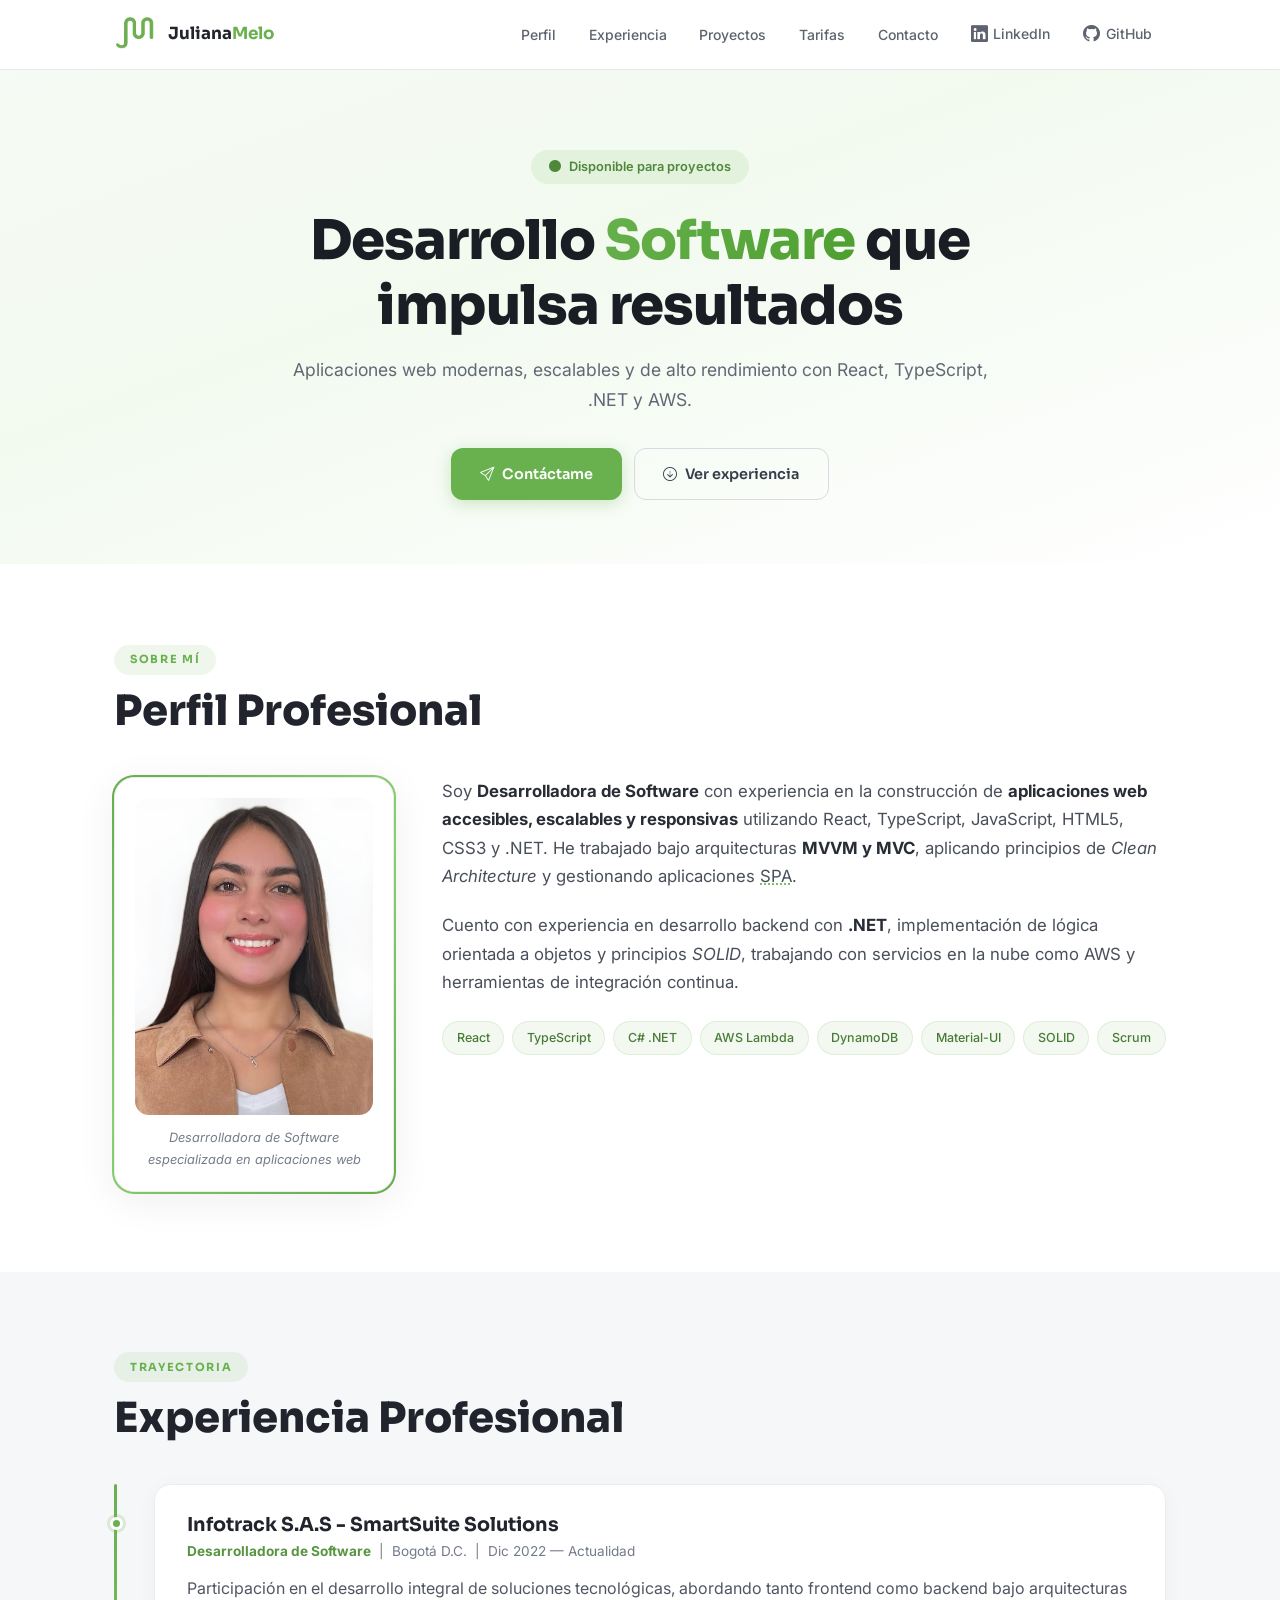
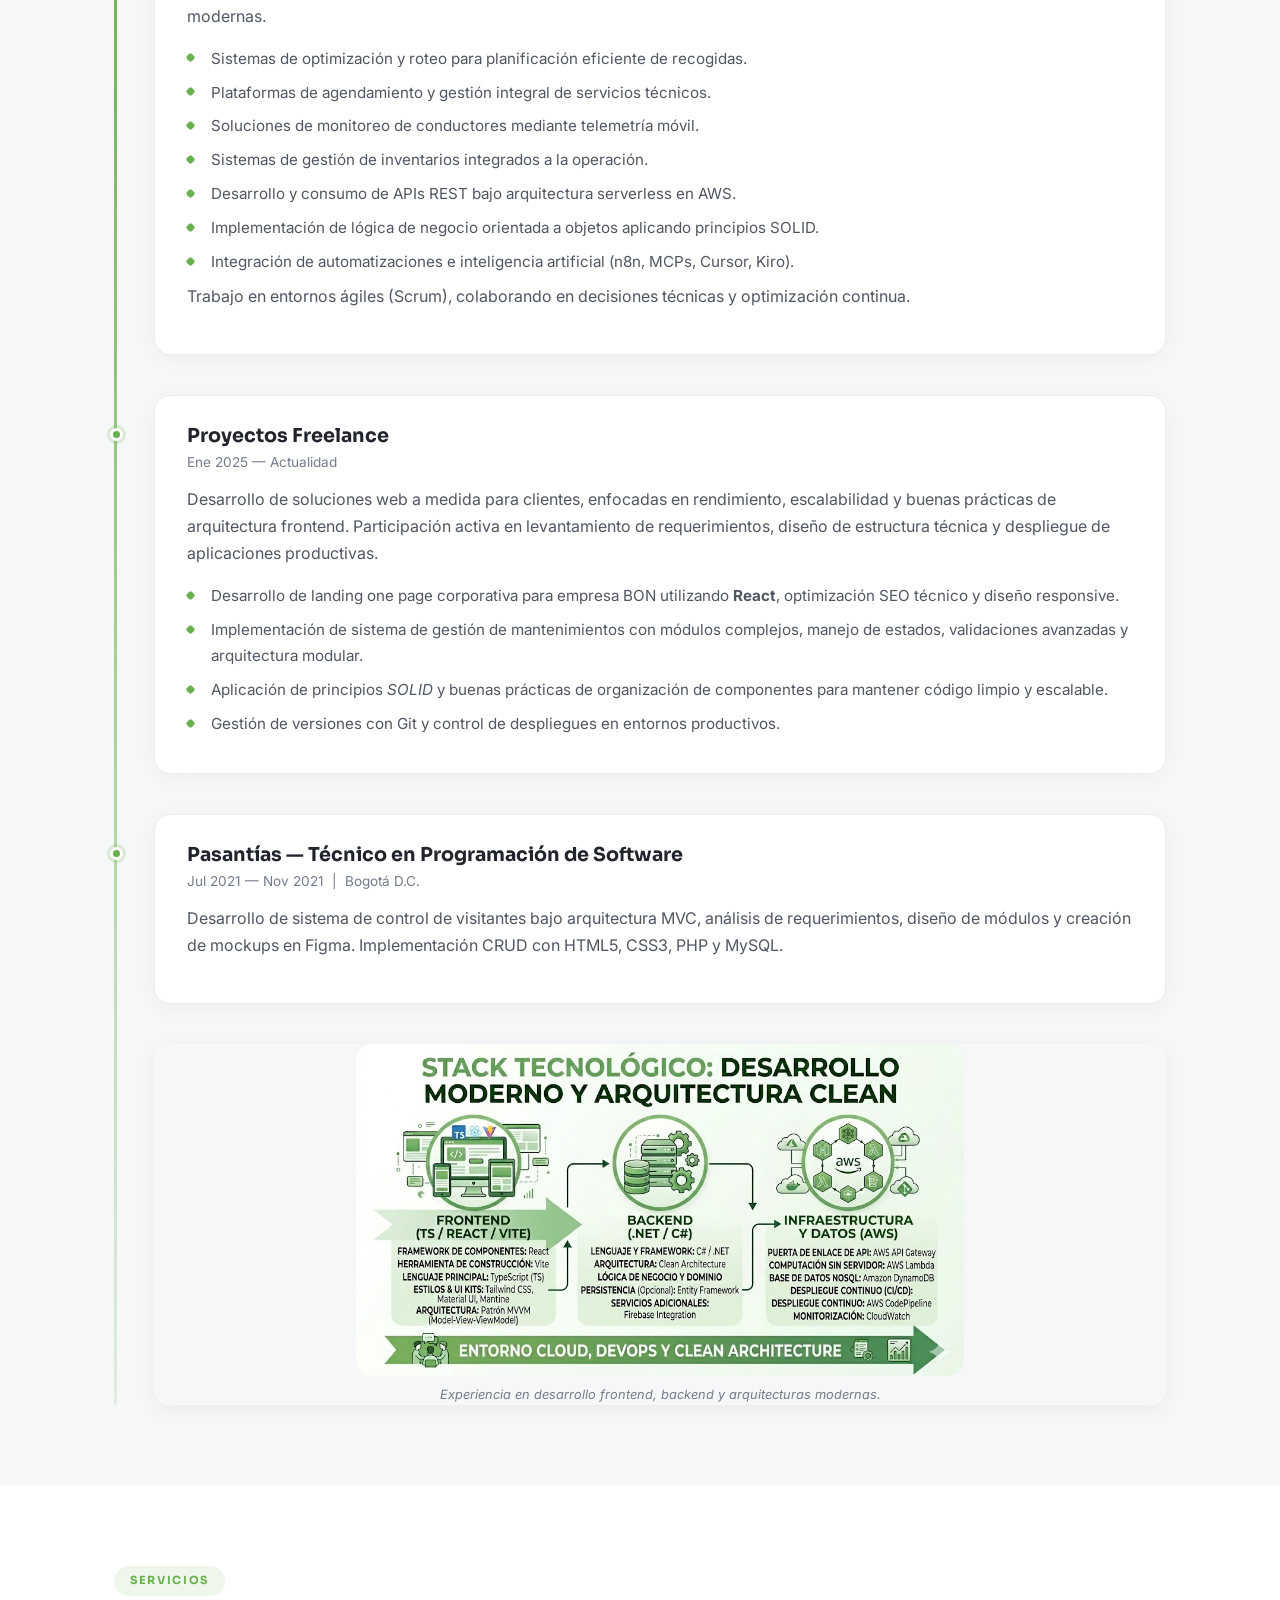
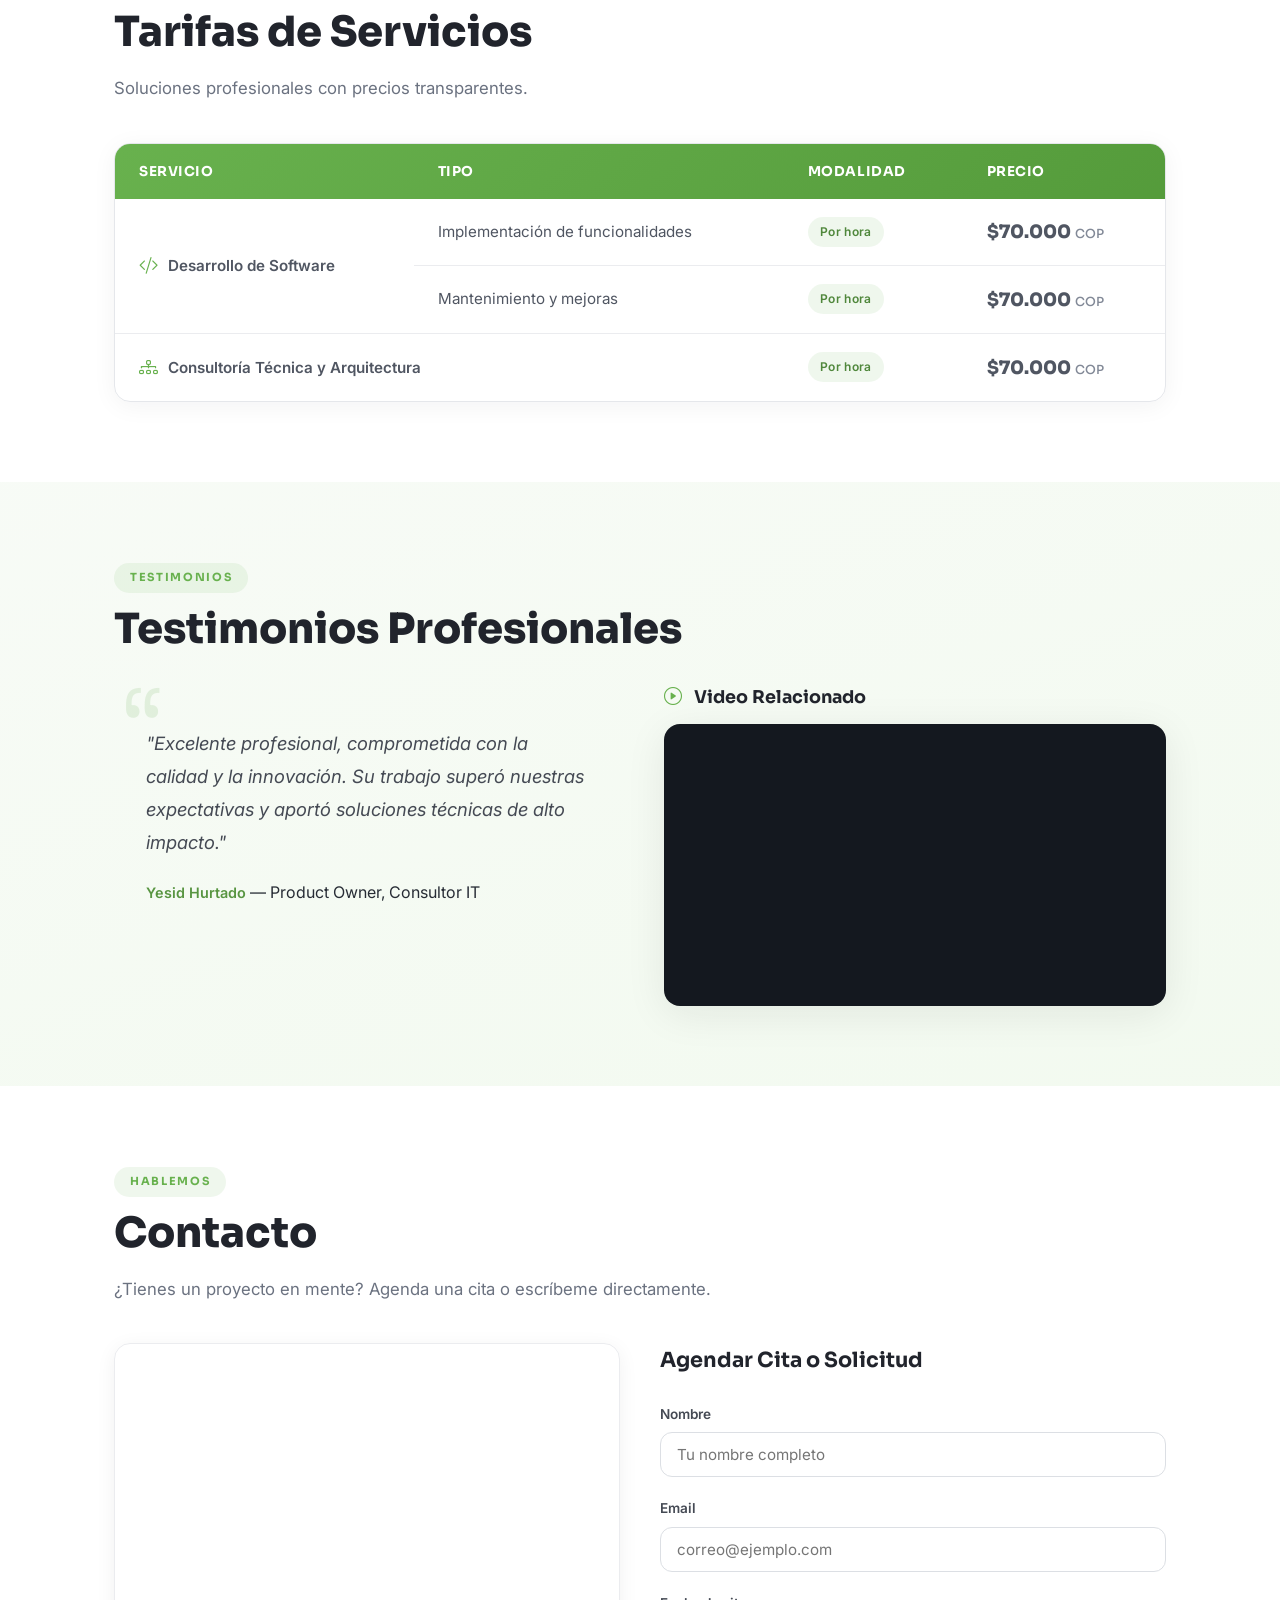
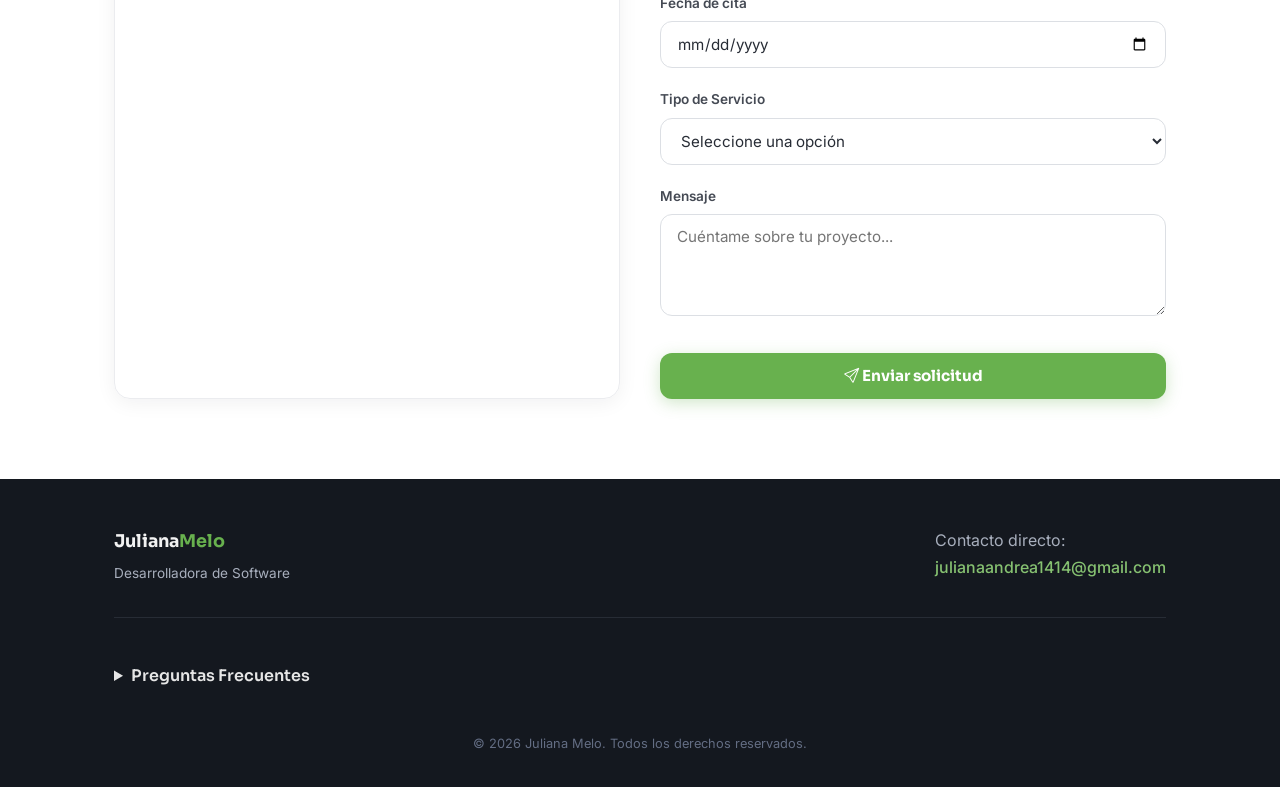
==== index.html @ a3eb644f "Portafolio inicial - Arquitectura web y SEO semantico" ====
<!DOCTYPE html>
<html lang="es">

<head>
    <meta charset="UTF-8">
    <meta name="viewport" content="width=device-width, initial-scale=1.0">

    <title>Juliana Melo | Desarrolladora de Software</title>

    <meta name="description"
        content="Juliana Melo es desarrolladora de software con experiencia en React, TypeScript, C# .NET y arquitectura serverless en AWS (Lambda, API Gateway y DynamoDB). Diseña y construye aplicaciones web escalables, eficientes y orientadas a alto rendimiento, aplicando buenas prácticas de arquitectura y optimización continua." />

    <meta name="author" content="Juliana Melo" />
    <meta name="copyright" content="© 2026 Juliana Melo. Todos los derechos reservados." />

    <meta property="og:type" content="website" />
    <meta property="og:title" content="Juliana Melo | Desarrolladora de Software" />
    <meta property="og:description"
        content="Desarrolladora de Software especializada en React, TypeScript, C# .NET y AWS. Construcción de aplicaciones web modernas, escalables y orientadas a alto rendimiento." />

    <link rel="icon" type="image/png" href="img/logo-jm-6-verde-sin-fondo.png" />
    <link rel="apple-touch-icon" href="img/logo-jm-4.png" />

    <link rel="stylesheet" href="css/styles.css">
    <link rel="stylesheet" href="https://cdn.jsdelivr.net/npm/bootstrap-icons@1.11.3/font/bootstrap-icons.min.css">

    <link rel="preconnect" href="https://fonts.googleapis.com">
    <link rel="preconnect" href="https://fonts.gstatic.com" crossorigin>
    <link
        href="https://fonts.googleapis.com/css2?family=Inter:wght@300;400;500;600;700&family=Sora:wght@400;600;700;800&display=swap"
        rel="stylesheet">
</head>

<body>
    <header class="site-header" id="inicio">
        <div class="header-inner">
            <a href="#inicio" class="header-logo">
                <img src="img/logo-jm-8-verde-sin-fondo.png" alt="Logotipo Juliana Melo" />
                <span class="header-logo-text">Juliana<span>Melo</span></span>
            </a>
            <h1>Juliana Melo | Desarrolladora de Software</h1>

            <button class="menu-toggle" aria-label="Abrir menú">
                <i class="bi bi-list"></i>
            </button>

            <div class="nav-overlay"></div>
            <nav>
                <ul>
                    <li><a href="#perfil">Perfil</a></li>
                    <li><a href="#experiencia">Experiencia</a></li>
                    <li><a href="/pages/projects.html">Proyectos</a></li>
                    <li><a href="#tarifas">Tarifas</a></li>
                    <li><a href="#contacto">Contacto</a></li>
                    <li>
                        <a href="https://www.linkedin.com/in/juliana-andrea-melo-guerrero-92426029b" target="_blank"
                            rel="noopener" class="nav-icon-link">
                            <i class="bi bi-linkedin"></i> LinkedIn
                        </a>
                    </li>
                    <li>
                        <a href="https://www.github.com/mxgjuliana" target="_blank" rel="noopener"
                            class="nav-icon-link">
                            <i class="bi bi-github"></i> GitHub
                        </a>
                    </li>
                </ul>
            </nav>
        </div>
    </header>

    <section class="hero-banner">
        <div class="hero-inner">
            <div class="hero-badge">
                <i class="bi bi-circle-fill"></i> Disponible para proyectos
            </div>
            <h2 class="hero-title">
                Desarrollo <span class="highlight">Software</span> que impulsa resultados
            </h2>
            <p class="hero-desc">
                Aplicaciones web modernas, escalables y de alto rendimiento con React, TypeScript, .NET y AWS.
            </p>
            <div class="hero-cta-group">
                <a href="#contacto" class="btn btn-primary">
                    <i class="bi bi-send"></i> Contáctame
                </a>
                <a href="#experiencia" class="btn btn-outline">
                    <i class="bi bi-arrow-down-circle"></i> Ver experiencia
                </a>
            </div>
        </div>
    </section>

    <main>
        <section id="perfil" class="section-perfil">
            <div class="section-inner">
                <span class="section-tag">Sobre mí</span>
                <h2 class="section-title">Perfil Profesional</h2>

                <div class="perfil-grid">
                    <div class="perfil-photo-card">
                        <figure>
                            <img src="img/foto-perfil.jpg" alt="Foto profesional de Juliana Melo" />
                            <figcaption>Desarrolladora de Software especializada en aplicaciones web</figcaption>
                        </figure>
                    </div>

                    <div class="perfil-text">
                        <p>
                            Soy <strong>Desarrolladora de Software</strong> con experiencia en la construcción de
                            <strong> aplicaciones web accesibles, escalables y responsivas</strong> utilizando
                            React, TypeScript, JavaScript, HTML5, CSS3 y .NET. He trabajado bajo arquitecturas
                            <strong> MVVM y MVC</strong>, aplicando principios de <em>Clean Architecture</em> y
                            gestionando
                            aplicaciones <abbr title="Single Page Application">SPA</abbr>.
                        </p>
                        <p>
                            Cuento con experiencia en desarrollo backend con <strong>.NET</strong>, implementación
                            de lógica orientada a objetos y principios <em>SOLID</em>, trabajando con servicios en la
                            nube
                            como AWS y herramientas de integración continua.
                        </p>
                        <div class="perfil-tags">
                            <span>React</span>
                            <span>TypeScript</span>
                            <span>C# .NET</span>
                            <span>AWS Lambda</span>
                            <span>DynamoDB</span>
                            <span>Material-UI</span>
                            <span>SOLID</span>
                            <span>Scrum</span>
                        </div>
                    </div>
                </div>
            </div>
        </section>

        <article id="experiencia" class="section-experiencia">
            <div class="section-inner">
                <span class="section-tag">Trayectoria</span>
                <h2 class="section-title">Experiencia Profesional</h2>

                <div class="timeline">
                    <div class="timeline-item">
                        <h3>Infotrack S.A.S - SmartSuite Solutions</h3>
                        <div class="timeline-meta">
                            <strong>Desarrolladora de Software</strong>
                            <span>|</span>
                            <span>Bogotá D.C.</span>
                            <span>|</span>
                            <span><time datetime="2022-12">Dic 2022</time> — Actualidad</span>
                        </div>
                        <p>
                            Participación en el desarrollo integral de soluciones tecnológicas,
                            abordando tanto frontend como backend bajo arquitecturas modernas.
                        </p>
                        <ul>
                            <li>Sistemas de optimización y roteo para planificación eficiente de recogidas.</li>
                            <li>Plataformas de agendamiento y gestión integral de servicios técnicos.</li>
                            <li>Soluciones de monitoreo de conductores mediante telemetría móvil.</li>
                            <li>Sistemas de gestión de inventarios integrados a la operación.</li>
                            <li>Desarrollo y consumo de APIs REST bajo arquitectura serverless en AWS.</li>
                            <li>Implementación de lógica de negocio orientada a objetos aplicando principios SOLID.</li>
                            <li>Integración de automatizaciones e inteligencia artificial (n8n, MCPs, Cursor, Kiro).
                            </li>
                        </ul>
                        <p>
                            Trabajo en entornos ágiles (Scrum), colaborando en decisiones técnicas
                            y optimización continua.
                        </p>
                    </div>

                    <div class="timeline-item">
                        <h3>Proyectos Freelance</h3>
                        <div class="timeline-meta">
                            <span><time datetime="2025-01">Ene 2025</time> — Actualidad</span>
                        </div>

                        <p>
                            Desarrollo de soluciones web a medida para clientes, enfocadas en rendimiento,
                            escalabilidad y buenas prácticas de arquitectura frontend.
                            Participación activa en levantamiento de requerimientos, diseño de estructura
                            técnica y despliegue de aplicaciones productivas.
                        </p>

                        <ul>
                            <li>
                                Desarrollo de landing one page corporativa para empresa BON utilizando
                                <strong>React</strong>, optimización SEO técnico y diseño responsive.
                            </li>
                            <li>
                                Implementación de sistema de gestión de mantenimientos con módulos
                                complejos, manejo de estados, validaciones avanzadas y arquitectura modular.
                            </li>
                            <li>
                                Aplicación de principios <em>SOLID</em> y buenas prácticas de organización
                                de componentes para mantener código limpio y escalable.
                            </li>
                            <li>
                                Gestión de versiones con Git y control de despliegues en entornos productivos.
                            </li>
                        </ul>
                    </div>

                    <div class="timeline-item">
                        <h3>Pasantías — Técnico en Programación de Software</h3>
                        <div class="timeline-meta">
                            <span><time dateTime="2021-07">Jul 2021</time> — <time dateTime="2021-11">Nov
                                    2021</time></span>
                            <span>|</span>
                            <span>Bogotá D.C.</span>
                        </div>
                        <p>
                            Desarrollo de sistema de control de visitantes bajo arquitectura MVC,
                            análisis de requerimientos, diseño de módulos y creación de mockups en Figma.
                            Implementación CRUD con HTML5, CSS3, PHP y MySQL.
                        </p>
                    </div>

                    <figure class="timeline-image">
                        <img src="img/ilustracion-software.jpg"
                            alt="Representación del desarrollo de software en entornos empresariales" />
                        <figcaption>Experiencia en desarrollo frontend, backend y arquitecturas modernas.</figcaption>
                    </figure>
                </div>
            </div>
        </article>

        <section id="tarifas" class="section-tarifas">
            <div class="section-inner">
                <span class="section-tag">Servicios</span>
                <h2 class="section-title">Tarifas de Servicios</h2>
                <p class="section-subtitle">Soluciones profesionales con precios transparentes.</p>

                <div class="tarifas-table-wrapper">
                    <table class="tarifas-table">
                        <thead>
                            <tr>
                                <th>Servicio</th>
                                <th>Tipo</th>
                                <th>Modalidad</th>
                                <th>Precio</th>
                            </tr>
                        </thead>
                        <tbody>
                            <tr>
                                <td rowspan="2" class="td-service">
                                    <div class="td-service-inner">
                                        <i class="bi bi-code-slash"></i>
                                        <span>Desarrollo de Software</span>
                                    </div>
                                </td>
                                <td>Implementación de funcionalidades</td>
                                <td><span class="badge-modalidad">Por hora</span></td>
                                <td class="td-price">$70.000 <small>COP</small></td>
                            </tr>
                            <tr>
                                <td>Mantenimiento y mejoras</td>
                                <td><span class="badge-modalidad">Por hora</span></td>
                                <td class="td-price">$70.000 <small>COP</small></td>
                            </tr>
                            <tr>
                                <td colspan="2" class="td-service">
                                    <div class="td-service-inner">
                                        <i class="bi bi-diagram-3"></i>
                                        <span>Consultoría Técnica y Arquitectura</span>
                                    </div>
                                </td>
                                <td><span class="badge-modalidad">Por hora</span></td>
                                <td class="td-price">$70.000 <small>COP</small></td>
                            </tr>
                        </tbody>
                    </table>
                </div>
            </div>
        </section>

        <aside class="section-aside">
            <div class="aside-inner">
                <span class="section-tag">Testimonios</span>
                <h2 class="section-title">Testimonios Profesionales</h2>

                <div class="aside-grid">
                    <div class="testimonial-card">
                        <blockquote>
                            <p>
                                "Excelente profesional, comprometida con la calidad y la innovación.
                                Su trabajo superó nuestras expectativas y aportó soluciones técnicas de alto impacto."
                            </p>
                        </blockquote>
                        <p>
                            <cite>Yesid Hurtado</cite> — Product Owner, Consultor IT
                        </p>
                    </div>

                    <div>
                        <h3>
                            <i class="bi bi-play-circle"></i>
                            Video Relacionado
                        </h3>
                        <div class="video-wrapper">
                            <iframe title="Video relacionado con desarrollo de software"
                                src="https://www.youtube.com/embed/EXaFMqUcaWQ"
                                allow="accelerometer; autoplay; clipboard-write; encrypted-media; gyroscope; picture-in-picture; web-share"
                                referrerPolicy="strict-origin-when-cross-origin" allowFullScreen></iframe>
                        </div>
                    </div>
                </div>
            </div>
        </aside>

        <section id="contacto" class="section-contacto">
            <div class="section-inner">
                <span class="section-tag">Hablemos</span>
                <h2 class="section-title">Contacto</h2>
                <p class="section-subtitle">¿Tienes un proyecto en mente? Agenda una cita o escríbeme directamente.</p>

                <div class="contacto-grid">
                    <div class="contacto-map">
                        <iframe title="Ubicación en Google Maps"
                            src="https://www.google.com/maps/embed?pb=!1m18!1m12!1m3!1d3976.3906429742074!2d-74.0985709265278!3d4.702008341649358!2m3!1f0!2f0!3f0!3m2!1i1024!2i768!4f13.1!3m3!1m2!1s0x8e3f9b36a0464d5b%3A0x85ff99db40740cd5!2sTv.%2079g%20%2382-42%2C%20Bogot%C3%A1!5e0!3m2!1ses!2sco!4v1772419475072!5m2!1ses!2sco"
                            allowFullScreen loading="lazy" referrerPolicy="no-referrer-when-downgrade"></iframe>
                    </div>

                    <form class="contacto-form" action="#contacto" method="post">
                        <fieldset>
                            <legend>Agendar Cita o Solicitud</legend>

                            <div class="form-group">
                                <label for="nombre">Nombre</label>
                                <input type="text" id="nombre" name="nombre" required
                                    placeholder="Tu nombre completo" />
                            </div>

                            <div class="form-group">
                                <label for="email">Email</label>
                                <input type="email" id="email" name="email" required placeholder="correo@ejemplo.com" />
                            </div>

                            <div class="form-group">
                                <label for="fecha">Fecha de cita</label>
                                <input type="date" id="fecha" name="fecha" required />
                            </div>

                            <div class="form-group">
                                <label for="servicio">Tipo de Servicio</label>
                                <select id="servicio" name="servicio" required>
                                    <option value="">Seleccione una opción</option>
                                    <option value="desarrollo">Desarrollo de Software (Por hora)</option>
                                    <option value="consultoria">Consultoría Técnica en Desarrollo y Arquitectura (Por
                                        hora)</option>
                                </select>
                            </div>

                            <div class="form-group">
                                <label for="mensaje">Mensaje</label>
                                <textarea id="mensaje" name="mensaje" rows="4"
                                    placeholder="Cuéntame sobre tu proyecto..."></textarea>
                            </div>

                            <button type="submit">
                                <i class="bi bi-send"></i> Enviar solicitud
                            </button>
                        </fieldset>
                    </form>
                </div>
            </div>
        </section>
    </main>

    <footer class="site-footer">
        <div class="footer-inner">
            <div class="footer-top">
                <div>
                    <p class="footer-brand">Juliana<span>Melo</span></p>
                    <p class="footer-profession">Desarrolladora de Software</p>
                </div>
                <div class="footer-contact">
                    <p>Contacto directo:</p>
                    <a href="mailto:julianaandrea1414@gmail.com">julianaandrea1414@gmail.com</a>
                </div>
            </div>

            <details>
                <summary>Preguntas Frecuentes</summary>
                <div class="faq-content">
                    <p><strong>¿Cuánto tiempo tarda un proyecto?</strong> — Depende del alcance y requerimientos.</p>
                    <p><strong>¿Se ofrece soporte posterior?</strong> — Sí, se incluyen periodos de soporte técnico.</p>
                </div>
            </details>

            <p class="footer-copy">© 2026 Juliana Melo. Todos los derechos reservados.</p>
        </div>
    </footer>

    <script>
        const form = document.querySelector('.contacto-form');

        form.addEventListener('submit', function (event) {
            event.preventDefault();
            alert('Gracias por tu mensaje. Pronto me pondré en contacto contigo.');
            form.reset();
        });
    </script>
</body>

</html>
---- css/styles.css ----
/* ============================================
   PORTAFOLIO — Juliana Melo
   ============================================ */

/* ---------- GLOBALS ---------- */
*,
*::before,
*::after {
    margin: 0;
    padding: 0;
    box-sizing: border-box;
}

html {
    scroll-behavior: smooth;
    scroll-padding-top: 80px;
}

body {
    font-family: 'Inter', system-ui, sans-serif;
    color: hsl(220 15% 18%);
    background: hsl(0 0% 100%);
    line-height: 1.7;
    overflow-x: hidden;
}

h1,
h2,
h3,
h4 {
    font-family: 'Sora', 'Inter', sans-serif;
    line-height: 1.2;
}

img {
    max-width: 100%;
    height: auto;
    display: block;
}

a {
    text-decoration: none;
    color: inherit;
    transition: color 0.25s;
}

ul {
    list-style: none;
}

/* ---------- UTILITIES ---------- */
.section-inner {
    max-width: 1100px;
    margin: 0 auto;
    padding: 0 1.5rem;
}

.section-tag {
    display: inline-block;
    font-family: 'Sora', sans-serif;
    font-size: 0.7rem;
    font-weight: 700;
    letter-spacing: 0.15em;
    text-transform: uppercase;
    color: hsl(104 39% 50%);
    background: hsl(104 39% 50% / 0.1);
    padding: 0.35rem 1rem;
    border-radius: 100px;
    margin-bottom: 0.75rem;
}

.section-title {
    font-size: clamp(1.8rem, 4vw, 2.6rem);
    font-weight: 800;
    color: hsl(220 15% 15%);
    margin-bottom: 1rem;
}

.section-subtitle {
    font-size: 1.05rem;
    color: hsl(220 9% 46%);
    max-width: 600px;
}

/* ---------- HEADER / HERO ---------- */
.site-header {
    position: sticky;
    top: 0;
    z-index: 100;
    background: hsl(0 0% 100% / 0.85);
    backdrop-filter: blur(16px);
    -webkit-backdrop-filter: blur(16px);
    border-bottom: 1px solid hsl(220 13% 91%);
    transition: box-shadow 0.3s;
}

.site-header.scrolled {
    box-shadow: 0 2px 24px hsl(220 20% 10% / 0.06);
}

.header-inner {
    max-width: 1100px;
    margin: 0 auto;
    padding: 0.75rem 1.5rem;
    display: flex;
    align-items: center;
    justify-content: space-between;
    gap: 1.5rem;
}

.header-inner h1 {
    display: none;
}

.header-logo {
    display: flex;
    align-items: center;
    gap: 0.75rem;
}

.header-logo img {
    width: 42px;
    height: 42px;
    object-fit: contain;
}

.header-logo-text {
    font-family: 'Sora', sans-serif;
    font-weight: 700;
    font-size: 1.05rem;
    color: hsl(220 15% 15%);
}

.header-logo-text span {
    color: hsl(104 39% 50%);
}

.site-header h1 {
    position: absolute;
    width: 1px;
    height: 1px;
    overflow: hidden;
    clip: rect(0, 0, 0, 0);
}

.site-header nav ul {
    display: flex;
    align-items: center;
    gap: 0.25rem;
}

.site-header nav a {
    font-size: 0.875rem;
    font-weight: 500;
    padding: 0.5rem 0.9rem;
    border-radius: 8px;
    color: hsl(220 9% 40%);
    transition: all 0.25s;
}

.site-header nav a:hover {
    color: hsl(104 39% 42%);
    background: hsl(104 39% 50% / 0.07);
}

.nav-icon-link {
    display: inline-flex;
    align-items: center;
    gap: 0.35rem;
}

.nav-icon-link i {
    font-size: 1.05rem;
}

/* Mobile menu toggle */
.menu-toggle {
    display: none;
    background: none;
    border: none;
    cursor: pointer;
    font-size: 1.5rem;
    color: hsl(220 15% 25%);
    padding: 0.25rem;
}

/* ---------- HERO BANNER ---------- */
.hero-banner {
    background: linear-gradient(160deg, hsl(104 39% 50% / 0.06) 0%, hsl(104 50% 96%) 40%, hsl(0 0% 100%) 100%);
    padding: 5rem 1.5rem 4rem;
    text-align: center;
}

.hero-banner .hero-inner {
    max-width: 700px;
    margin: 0 auto;
}

.hero-badge {
    display: inline-flex;
    align-items: center;
    gap: 0.5rem;
    font-size: 0.8rem;
    font-weight: 600;
    color: hsl(104 39% 38%);
    background: hsl(104 39% 50% / 0.12);
    padding: 0.4rem 1.1rem;
    border-radius: 100px;
    margin-bottom: 1.5rem;
}

.hero-badge i {
    font-size: 0.75rem;
}

.hero-title {
    font-size: clamp(2.2rem, 5vw, 3.4rem);
    font-weight: 800;
    color: hsl(220 15% 12%);
    margin-bottom: 1rem;
    letter-spacing: -0.02em;
}

.hero-title .highlight {
    background: linear-gradient(135deg, hsl(104 39% 50%), hsl(104 55% 40%));
    -webkit-background-clip: text;
    -webkit-text-fill-color: transparent;
    background-clip: text;
}

.hero-desc {
    font-size: 1.1rem;
    color: hsl(220 9% 42%);
    margin-bottom: 2rem;
    line-height: 1.75;
}

.hero-cta-group {
    display: flex;
    gap: 0.75rem;
    justify-content: center;
    flex-wrap: wrap;
}

.btn {
    display: inline-flex;
    align-items: center;
    gap: 0.5rem;
    font-family: 'Sora', sans-serif;
    font-size: 0.9rem;
    font-weight: 600;
    padding: 0.8rem 1.8rem;
    border-radius: 12px;
    border: none;
    cursor: pointer;
    transition: all 0.3s;
}

.btn-primary {
    background: hsl(104 39% 50%);
    color: #fff;
    box-shadow: 0 4px 16px hsl(104 39% 50% / 0.3);
}

.btn-primary:hover {
    background: hsl(104 39% 42%);
    box-shadow: 0 6px 24px hsl(104 39% 50% / 0.4);
    transform: translateY(-1px);
}

.btn-outline {
    background: transparent;
    color: hsl(220 15% 25%);
    border: 1.5px solid hsl(220 13% 86%);
}

.btn-outline:hover {
    border-color: hsl(104 39% 50%);
    color: hsl(104 39% 42%);
    background: hsl(104 39% 50% / 0.04);
}

/* ---------- SECTION: PERFIL ---------- */
.section-perfil {
    padding: 5rem 0;
}

.perfil-grid {
    display: grid;
    grid-template-columns: 280px 1fr;
    gap: 3rem;
    align-items: start;
    margin-top: 2.5rem;
}

.perfil-photo-card {
    background: hsl(0 0% 100%);
    border-radius: 20px;
    padding: 1.25rem;
    box-shadow: 0 8px 40px hsl(220 20% 10% / 0.07);
    border: 1px solid hsl(220 13% 93%);
    position: relative;
}

.perfil-photo-card::before {
    content: '';
    position: absolute;
    top: -3px;
    left: -3px;
    right: -3px;
    bottom: -3px;
    border-radius: 22px;
    background: linear-gradient(135deg, hsl(104 39% 50%), hsl(104 55% 65%), hsl(104 39% 50%));
    z-index: -1;
}

.perfil-photo-card figure img {
    width: 100%;
    border-radius: 14px;
    aspect-ratio: 3/4;
    object-fit: cover;
}

.perfil-photo-card figcaption {
    text-align: center;
    font-size: 0.8rem;
    color: hsl(220 9% 50%);
    margin-top: 0.75rem;
    font-style: italic;
}

.perfil-text p {
    font-size: 1.05rem;
    color: hsl(220 10% 32%);
    margin-bottom: 1.25rem;
}

.perfil-text strong {
    color: hsl(220 15% 18%);
}

.perfil-text abbr {
    text-decoration: underline dotted hsl(104 39% 50%);
    cursor: help;
}

.perfil-tags {
    display: flex;
    flex-wrap: wrap;
    gap: 0.5rem;
    margin-top: 1.5rem;
}

.perfil-tags span {
    display: inline-block;
    font-size: 0.78rem;
    font-weight: 500;
    padding: 0.35rem 0.85rem;
    border-radius: 100px;
    background: hsl(104 39% 50% / 0.08);
    color: hsl(104 39% 35%);
    border: 1px solid hsl(104 39% 50% / 0.15);
}

/* ---------- SECTION: EXPERIENCIA ---------- */
.section-experiencia {
    background: hsl(220 14% 97%);
    padding: 5rem 0;
}

.timeline {
    margin-top: 2.5rem;
    position: relative;
    padding-left: 2.5rem;
}

.timeline::before {
    content: '';
    position: absolute;
    left: 0;
    top: 0;
    bottom: 0;
    width: 3px;
    background: linear-gradient(to bottom, hsl(104 39% 50%), hsl(104 39% 50% / 0.15));
    border-radius: 4px;
}

.timeline-item {
    position: relative;
    margin-bottom: 2.5rem;
    background: hsl(0 0% 100%);
    border-radius: 16px;
    padding: 1.75rem 2rem;
    box-shadow: 0 4px 20px hsl(220 20% 10% / 0.04);
    border: 1px solid hsl(220 13% 93%);
    transition: transform 0.3s, box-shadow 0.3s;
}

.timeline-item:hover {
    transform: translateX(4px);
    box-shadow: 0 8px 32px hsl(220 20% 10% / 0.08);
}

.timeline-item::before {
    content: '';
    position: absolute;
    left: -2.5rem;
    top: 2rem;
    width: 13px;
    height: 13px;
    background: hsl(104 39% 50%);
    border: 3px solid hsl(0 0% 100%);
    border-radius: 50%;
    box-shadow: 0 0 0 3px hsl(104 39% 50% / 0.2);
    transform: translateX(-5px);
}

.timeline-item h3 {
    font-size: 1.2rem;
    font-weight: 700;
    color: hsl(220 15% 15%);
    margin-bottom: 0.25rem;
}

.timeline-meta {
    font-size: 0.85rem;
    color: hsl(220 9% 50%);
    margin-bottom: 0.75rem;
    display: flex;
    align-items: center;
    gap: 0.5rem;
    flex-wrap: wrap;
}

.timeline-meta strong {
    color: hsl(104 39% 42%);
}

.timeline-item>p {
    color: hsl(220 10% 35%);
    margin-bottom: 1rem;
}

.timeline-item ul {
    list-style: none;
    padding: 0;
}

.timeline-item ul li {
    position: relative;
    padding-left: 1.5rem;
    margin-bottom: 0.5rem;
    font-size: 0.95rem;
    color: hsl(220 10% 35%);
}

.timeline-item ul li::before {
    content: '';
    position: absolute;
    left: 0;
    top: 0.55rem;
    width: 7px;
    height: 7px;
    border-radius: 2px;
    background: hsl(104 39% 50%);
    transform: rotate(45deg);
}

.timeline-image {
    margin-top: 2rem;
    border-radius: 16px;
    overflow: hidden;
    box-shadow: 0 4px 20px hsl(220 20% 10% / 0.06);
}

.timeline-image img {
    width: 60%;
    height: auto;
    margin: 0 auto;
    border-radius: 16px;
}

.timeline-image figcaption {
    font-size: 0.8rem;
    color: hsl(220 9% 50%);
    text-align: center;
    margin-top: 0.5rem;
    font-style: italic;
}

.section-proyectos {
    background: hsl(220 14% 97%);
    padding: 5rem 0;
}

.proyectos-grid {
    display: grid;
    grid-template-columns: repeat(2, 1fr);
    gap: 2rem;
    margin-top: 2.5rem;
}

.proyecto-card {
    background: hsl(0 0% 100%);
    border: 1px solid hsl(220 13% 91%);
    border-radius: 20px;
    overflow: hidden;
    transition: all 0.3s;
}

.proyecto-card:hover {
    border-color: hsl(104 39% 50% / 0.3);
    box-shadow: 0 12px 40px hsl(104 39% 50% / 0.1);
    transform: translateY(-4px);
}

.proyecto-img {
    width: 100%;
    height: 200px;
    overflow: hidden;
    background: hsl(220 14% 93%);
}

.proyecto-img img {
    width: 100%;
    height: 100%;
    object-fit: cover;
    transition: transform 0.4s;
}

.proyecto-card:hover .proyecto-img img {
    transform: scale(1.05);
}

.proyecto-info {
    padding: 1.5rem 1.75rem;
}

.proyecto-info h3 {
    font-size: 1.1rem;
    font-weight: 700;
    color: hsl(220 15% 15%);
    margin-bottom: 0.5rem;
}

.proyecto-info p {
    font-size: 0.9rem;
    color: hsl(220 9% 46%);
    line-height: 1.6;
    margin-bottom: 1rem;
}

.proyecto-tags {
    display: flex;
    flex-wrap: wrap;
    gap: 0.4rem;
    margin-top: 1rem;
}

.proyecto-tags span {
    font-size: 0.72rem;
    font-weight: 600;
    padding: 0.3rem 0.7rem;
    border-radius: 100px;
    background: hsl(104 39% 50% / 0.08);
    color: hsl(104 39% 35%);
    border: 1px solid hsl(104 39% 50% / 0.15);
}

/* ---------- SECTION: TARIFAS ---------- */
.section-tarifas {
    padding: 5rem 0;
}

.tarifas-table-wrapper {
    margin-top: 2.5rem;
    border-radius: 16px;
    overflow: hidden;
    border: 1px solid hsl(220 13% 91%);
    box-shadow: 0 4px 24px hsl(220 20% 10% / 0.05);
}

.tarifas-table {
    width: 100%;
    border-collapse: collapse;
    font-size: 0.95rem;
}

.tarifas-table thead {
    background: linear-gradient(135deg, hsl(104 39% 50%), hsl(104 45% 42%));
}

.tarifas-table thead th {
    padding: 1rem 1.5rem;
    text-align: left;
    font-family: 'Sora', sans-serif;
    font-size: 0.85rem;
    font-weight: 700;
    color: #fff;
    letter-spacing: 0.04em;
    text-transform: uppercase;
}

.tarifas-table tbody tr {
    border-bottom: 1px solid hsl(220 13% 93%);
    transition: background 0.25s;
}

.tarifas-table tbody tr:last-child {
    border-bottom: none;
}

.tarifas-table tbody tr:hover {
    background: hsl(104 39% 50% / 0.04);
}

.tarifas-table td {
    padding: 1.1rem 1.5rem;
    color: hsl(220 10% 35%);
    vertical-align: middle;
}

.td-service {
    font-weight: 600;
    color: hsl(220 15% 18%);
}

.td-service-inner {
    display: flex;
    align-items: center;
    gap: 0.6rem;
}

.td-service-inner i {
    font-size: 1.2rem;
    color: hsl(104 39% 50%);
}

.badge-modalidad {
    display: inline-block;
    font-size: 0.75rem;
    font-weight: 600;
    padding: 0.3rem 0.75rem;
    border-radius: 100px;
    background: hsl(104 39% 50% / 0.1);
    color: hsl(104 39% 38%);
    letter-spacing: 0.03em;
}

.td-price {
    font-family: 'Sora', sans-serif;
    font-size: 1.15rem;
    font-weight: 800;
    color: hsl(104 39% 42%);
    white-space: nowrap;
}

.td-price small {
    font-size: 0.78rem;
    font-weight: 500;
    color: hsl(220 9% 55%);
}

/* ---------- ASIDE: TESTIMONIO & VIDEO ---------- */
.section-aside {
    background: linear-gradient(160deg, hsl(104 39% 50% / 0.05), hsl(104 50% 96%));
    padding: 5rem 0;
}

.aside-inner {
    max-width: 1100px;
    margin: 0 auto;
    padding: 0 1.5rem;
}

.aside-grid {
    display: grid;
    grid-template-columns: 1fr 1fr;
    gap: 3rem;
    align-items: start;
    margin-top: 2rem;
}

.aside-grid h3 {
    font-family: 'Sora', sans-serif;
    font-size: 1.1rem;
    font-weight: 700;
    color: hsl(220, 15%, 15%);
    margin-bottom: 1rem;
}

.aside-grid h3 i{
    color: hsl(104, 39%, 50%); 
    margin-right: 0.5rem;
}

.testimonial-card {
    position: relative;
    padding: 2.5rem 2rem 2rem;
}

.testimonial-card::before {
    content: '\201C';
    font-family: 'Sora', serif;
    font-size: 6rem;
    line-height: 1;
    color: hsl(104 39% 50% / 0.15);
    position: absolute;
    top: -0.5rem;
    left: 0.5rem;
}

.testimonial-card blockquote {
    font-size: 1.15rem;
    font-style: italic;
    color: hsl(220 10% 30%);
    line-height: 1.8;
    margin-bottom: 1.25rem;
    position: relative;
    z-index: 1;
}

.testimonial-card cite {
    font-size: 0.9rem;
    font-style: normal;
    font-weight: 600;
    color: hsl(104 39% 42%);
}

.video-wrapper {
    border-radius: 16px;
    overflow: hidden;
    box-shadow: 0 8px 40px hsl(220 20% 10% / 0.08);
    background: hsl(220 20% 10%);
}

.video-wrapper iframe {
    width: 100%;
    aspect-ratio: 16/9;
    display: block;
    border: none;
}

/* ---------- SECTION: CONTACTO ---------- */
.section-contacto {
    padding: 5rem 0;
}

.contacto-grid {
    display: grid;
    grid-template-columns: 1fr 1fr;
    gap: 2.5rem;
    margin-top: 2.5rem;
}

.contacto-map {
    border-radius: 16px;
    overflow: hidden;
    box-shadow: 0 4px 20px hsl(220 20% 10% / 0.06);
    border: 1px solid hsl(220 13% 93%);
}

.contacto-map iframe {
    width: 100%;
    height: 100%;
    min-height: 400px;
    display: block;
    border: none;
}

.contacto-form fieldset {
    border: none;
    padding: 0;
}

.contacto-form legend {
    font-family: 'Sora', sans-serif;
    font-size: 1.3rem;
    font-weight: 700;
    color: hsl(220 15% 15%);
    margin-bottom: 1.5rem;
}

.form-group {
    margin-bottom: 1.25rem;
}

.contacto-form label {
    display: block;
    font-size: 0.85rem;
    font-weight: 600;
    color: hsl(220 10% 30%);
    margin-bottom: 0.4rem;
}

.contacto-form input,
.contacto-form select,
.contacto-form textarea {
    width: 100%;
    padding: 0.75rem 1rem;
    font-family: 'Inter', sans-serif;
    font-size: 0.95rem;
    border: 1.5px solid hsl(220 13% 88%);
    border-radius: 12px;
    background: hsl(0 0% 100%);
    color: hsl(220 15% 18%);
    transition: border-color 0.25s, box-shadow 0.25s;
    outline: none;
}

.contacto-form input:focus,
.contacto-form select:focus,
.contacto-form textarea:focus {
    border-color: hsl(104 39% 50%);
    box-shadow: 0 0 0 3px hsl(104 39% 50% / 0.12);
}

.contacto-form textarea {
    resize: vertical;
    min-height: 100px;
}

.contacto-form button[type="submit"] {
    width: 100%;
    padding: 0.85rem;
    font-family: 'Sora', sans-serif;
    font-size: 0.95rem;
    font-weight: 700;
    color: #fff;
    background: hsl(104 39% 50%);
    border: none;
    border-radius: 12px;
    cursor: pointer;
    transition: all 0.3s;
    box-shadow: 0 4px 16px hsl(104 39% 50% / 0.3);
    margin-top: 0.5rem;
}

.contacto-form button[type="submit"]:hover {
    background: hsl(104 39% 42%);
    box-shadow: 0 6px 24px hsl(104 39% 50% / 0.4);
    transform: translateY(-1px);
}

/* ---------- FOOTER ---------- */
.site-footer {
    background: hsl(220 20% 10%);
    color: hsl(220 14% 70%);
    padding: 3rem 0 2rem;
}

.footer-inner {
    max-width: 1100px;
    margin: 0 auto;
    padding: 0 1.5rem;
}

.footer-top {
    display: flex;
    justify-content: space-between;
    align-items: start;
    gap: 2rem;
    padding-bottom: 2rem;
    border-bottom: 1px solid hsl(220 15% 18%);
    margin-bottom: 2rem;
}

.footer-brand {
    font-family: 'Sora', sans-serif;
    font-size: 1.1rem;
    font-weight: 700;
    color: hsl(0 0% 95%);
}

.footer-brand span {
    color: hsl(104 39% 50%);
}

.footer-profession {
    font-size: 0.85rem; margin-top: 0.35rem;
}

.footer-contact a {
    color: hsl(104 39% 60%);
    font-weight: 500;
    transition: color 0.25s;
}

.footer-contact a:hover {
    color: hsl(104 39% 70%);
}

.site-footer details {
    margin-top: 1rem;
}

.site-footer summary {
    font-family: 'Sora', sans-serif;
    font-size: 1rem;
    font-weight: 600;
    color: hsl(0 0% 90%);
    cursor: pointer;
    padding: 0.75rem 0;
    transition: color 0.25s;
}

.site-footer summary:hover {
    color: hsl(104 39% 60%);
}

.faq-content {
    padding: 1rem 0;
}

.faq-content p {
    padding: 0.5rem 0;
    font-size: 0.9rem;
    color: hsl(220 14% 60%);
    border-bottom: 1px solid hsl(220 15% 15%);
}

.footer-copy {
    text-align: center;
    font-size: 0.8rem;
    color: hsl(220 14% 45%);
    margin-top: 2rem;
}

/* ---------- RESPONSIVE ---------- */
@media (max-width: 768px) {
    .menu-toggle {
        display: block;
    }

    .site-header nav {
        position: fixed;
        top: 0;
        right: -100%;
        width: 280px;
        height: 100vh;
        background: hsl(0 0% 100%);
        box-shadow: -4px 0 24px hsl(220 20% 10% / 0.1);
        padding: 5rem 2rem 2rem;
        transition: right 0.35s ease;
        z-index: 200;
    }

    .site-header nav.open {
        right: 0;
    }

    .site-header nav ul {
        flex-direction: column;
        gap: 0.5rem;
    }

    .site-header nav a {
        font-size: 1rem;
        padding: 0.75rem 1rem;
        display: block;
        width: 100%;
    }

    .nav-overlay {
        display: none;
        position: fixed;
        inset: 0;
        background: hsl(0 0% 0% / 0.3);
        z-index: 150;
    }

    .nav-overlay.active {
        display: block;
    }

    .perfil-grid {
        grid-template-columns: 1fr;
        gap: 2rem;
    }

    .perfil-photo-card {
        max-width: 250px;
        margin: 0 auto;
    }

    .aside-grid,
    .contacto-grid {
        grid-template-columns: 1fr;
    }

    .footer-top {
        flex-direction: column;
        text-align: center;
    }

    .hero-title {
        font-size: 2rem;
    }

    .tarifas-grid {
        grid-template-columns: 1fr;
    }
}

/* ---------- ANIMATIONS ---------- */
@keyframes fadeInUp {
    from {
        opacity: 0;
        transform: translateY(24px);
    }

    to {
        opacity: 1;
        transform: translateY(0);
    }
}

.animate-in {
    animation: fadeInUp 0.6s ease both;
}
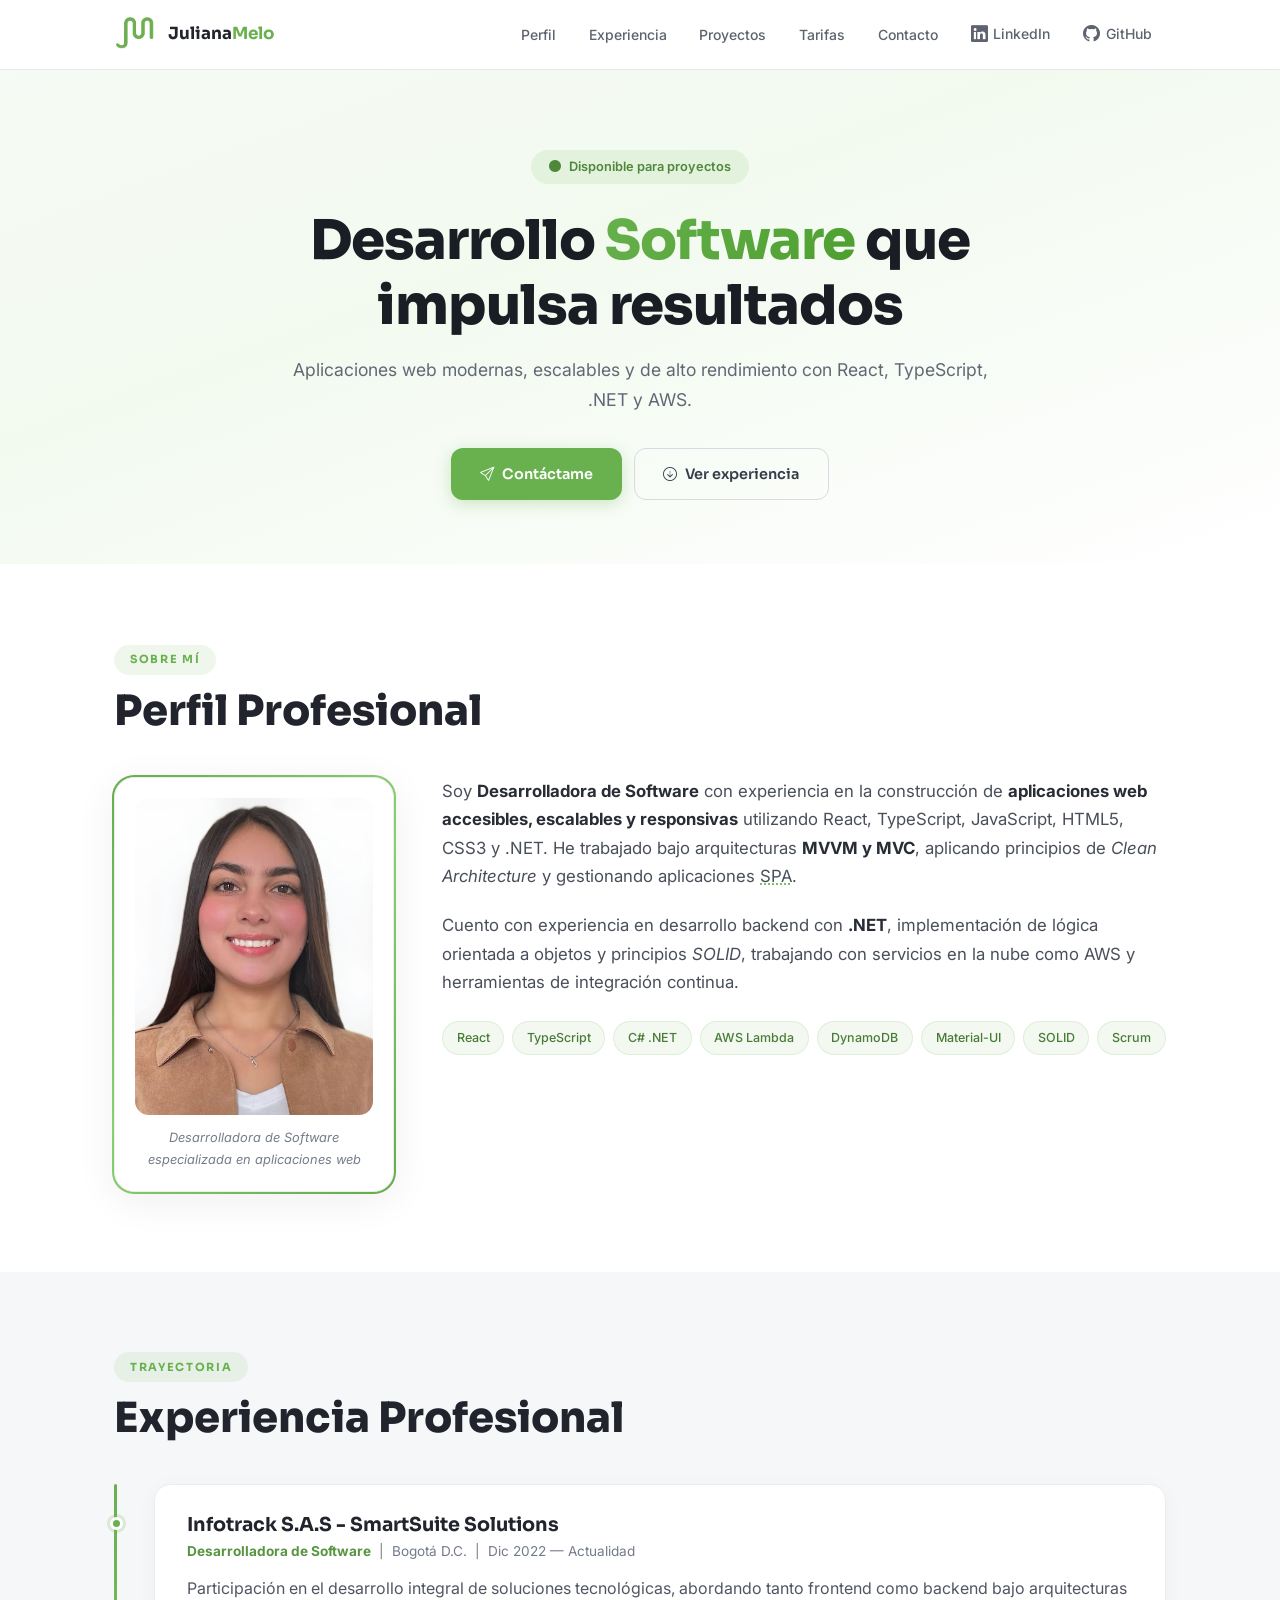
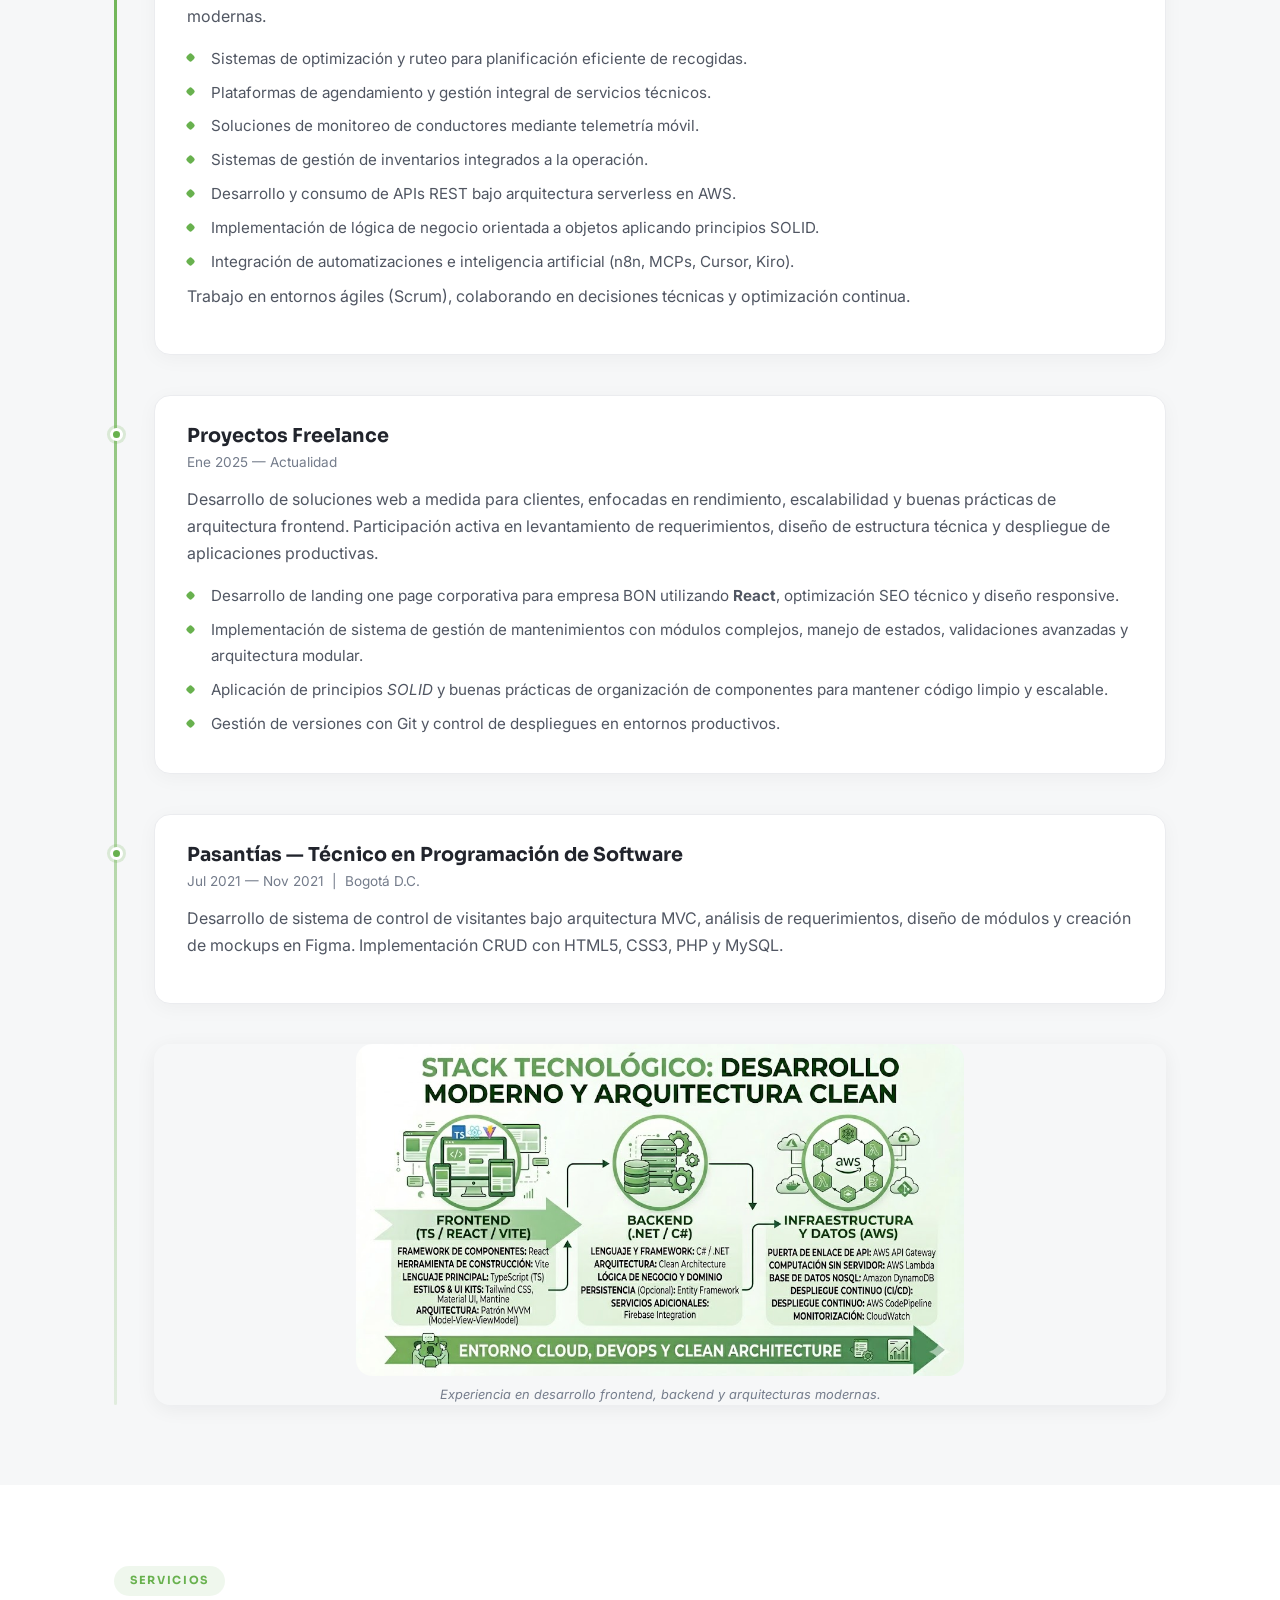
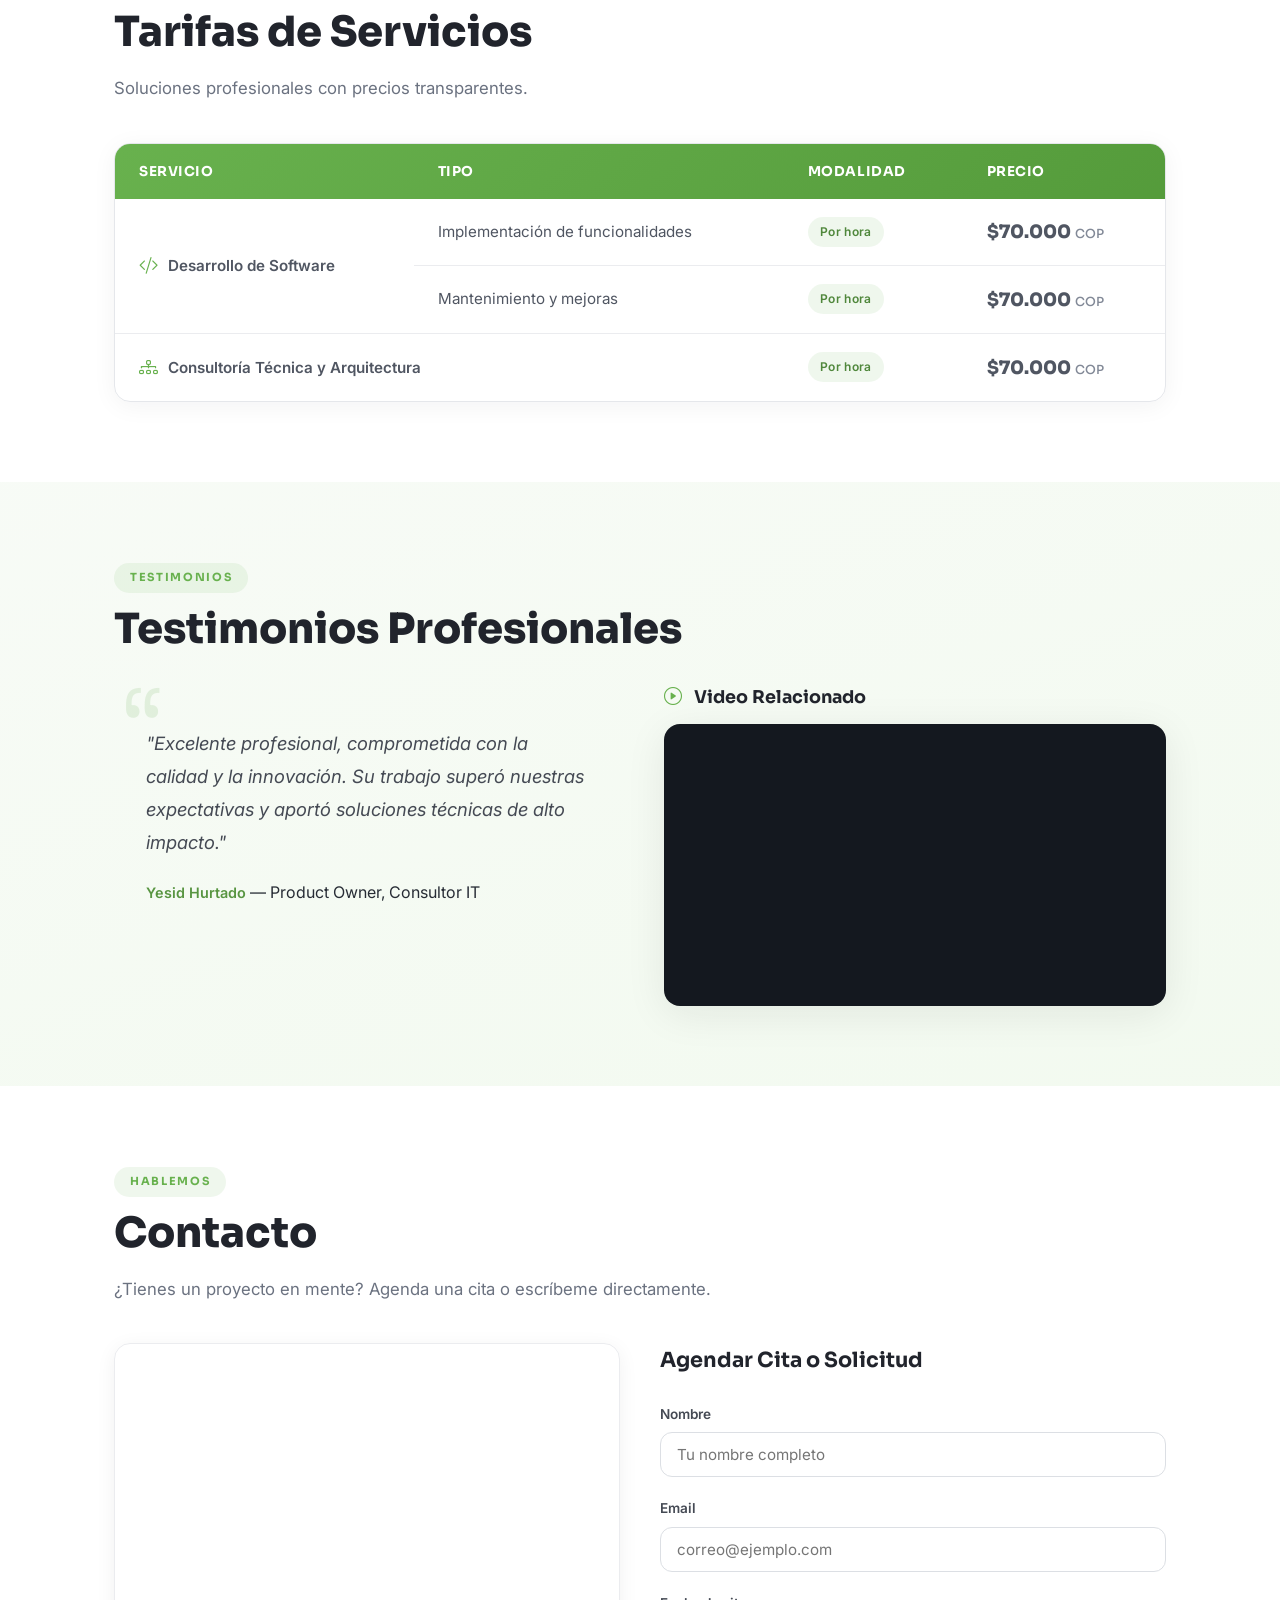
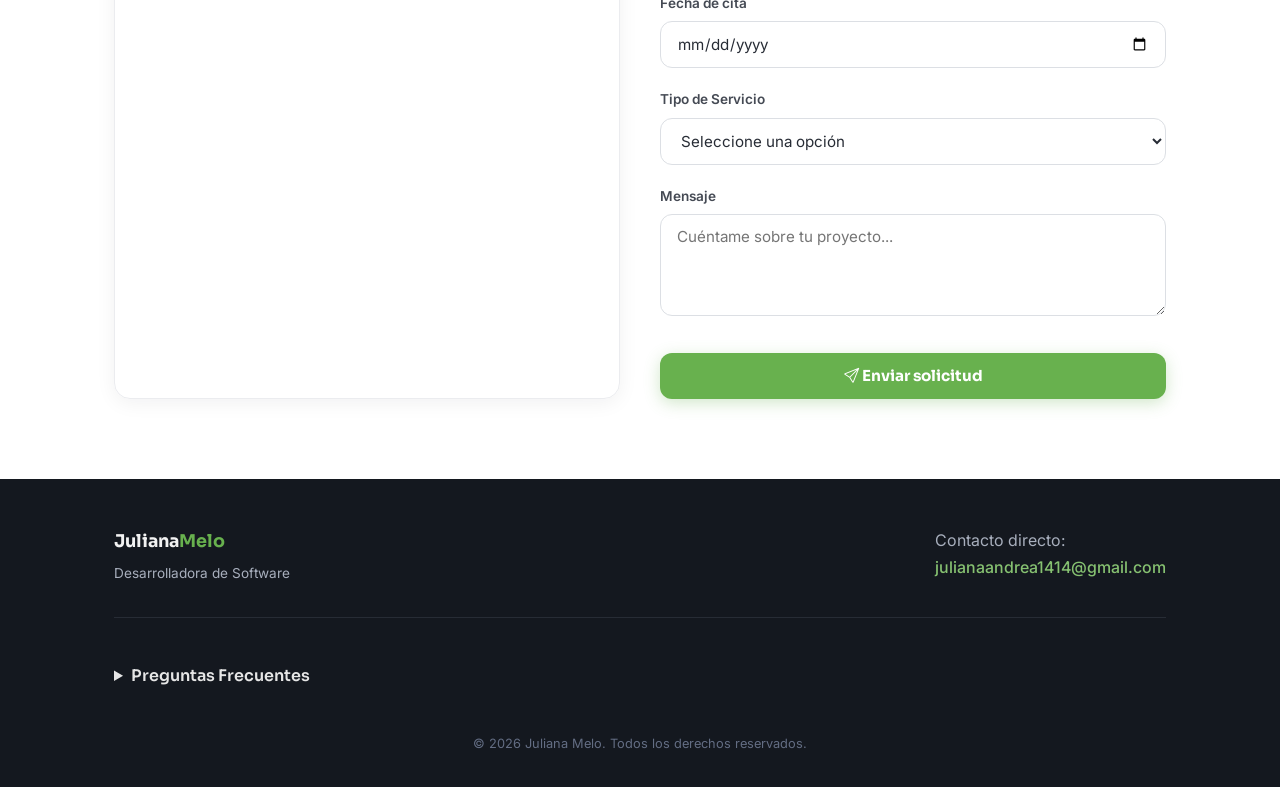
==== commit 3e75d19c: "Corrige errores tipográficos y actualiza fechas en la sección de proyectos" ====
--- a/index.html
+++ b/index.html
@@ -49,7 +49,7 @@
                 <ul>
                     <li><a href="#perfil">Perfil</a></li>
                     <li><a href="#experiencia">Experiencia</a></li>
-                    <li><a href="/pages/projects.html">Proyectos</a></li>
+                    <li><a href="pages/projects.html">Proyectos</a></li>
                     <li><a href="#tarifas">Tarifas</a></li>
                     <li><a href="#contacto">Contacto</a></li>
                     <li>
@@ -155,7 +155,7 @@
                             abordando tanto frontend como backend bajo arquitecturas modernas.
                         </p>
                         <ul>
-                            <li>Sistemas de optimización y roteo para planificación eficiente de recogidas.</li>
+                            <li>Sistemas de optimización y ruteo para planificación eficiente de recogidas.</li>
                             <li>Plataformas de agendamiento y gestión integral de servicios técnicos.</li>
                             <li>Soluciones de monitoreo de conductores mediante telemetría móvil.</li>
                             <li>Sistemas de gestión de inventarios integrados a la operación.</li>
@@ -401,6 +401,35 @@
             alert('Gracias por tu mensaje. Pronto me pondré en contacto contigo.');
             form.reset();
         });
+
+        const toggle = document.querySelector('.menu-toggle');
+        const nav = document.querySelector('.site-header nav');
+        const overlay = document.querySelector('.nav-overlay');
+        const navLinks = document.querySelectorAll('.site-header nav a');
+
+        function openMenu() {
+            nav.classList.add('active');
+            overlay.classList.add('active');
+        }
+
+        function closeMenu() {
+            nav.classList.remove('active');
+            overlay.classList.remove('active');
+        }
+
+        toggle.addEventListener('click', () => {
+            if (nav.classList.contains('active')) {
+                closeMenu();
+            } else {
+                openMenu();
+            }
+        });
+
+        overlay.addEventListener('click', closeMenu);
+
+        navLinks.forEach(link => {
+            link.addEventListener('click', closeMenu);
+        });
     </script>
 </body>
 
--- a/css/styles.css
+++ b/css/styles.css
@@ -488,6 +488,13 @@
     font-style: italic;
 }
 
+video,
+iframe {
+    width: 100%;
+    height: auto;
+    display: block;
+}
+
 .section-proyectos {
     background: hsl(220 14% 97%);
     padding: 5rem 0;
@@ -578,12 +585,14 @@
     overflow: hidden;
     border: 1px solid hsl(220 13% 91%);
     box-shadow: 0 4px 24px hsl(220 20% 10% / 0.05);
+    overflow-x: auto;
 }
 
 .tarifas-table {
     width: 100%;
     border-collapse: collapse;
     font-size: 0.95rem;
+    min-width: 600px;
 }
 
 .tarifas-table thead {
@@ -689,8 +698,8 @@
     margin-bottom: 1rem;
 }
 
-.aside-grid h3 i{
-    color: hsl(104, 39%, 50%); 
+.aside-grid h3 i {
+    color: hsl(104, 39%, 50%);
     margin-right: 0.5rem;
 }
 
@@ -877,7 +886,8 @@
 }
 
 .footer-profession {
-    font-size: 0.85rem; margin-top: 0.35rem;
+    font-size: 0.85rem;
+    margin-top: 0.35rem;
 }
 
 .footer-contact a {
@@ -983,14 +993,36 @@
         margin: 0 auto;
     }
 
+    .timeline {
+        padding-left: 1.5rem;
+    }
+
+    .timeline-item {
+        padding: 1.25rem;
+    }
+
+    .timeline-item::before {
+        left: -1.8rem;
+    }
+
+    .timeline-image img {
+        width: 100%;
+    }
+
     .aside-grid,
     .contacto-grid {
         grid-template-columns: 1fr;
     }
 
+    .proyectos-grid {
+        display: grid;
+        grid-template-columns: repeat(1, 1fr);
+        gap: 2rem;
+        margin-top: 2.5rem;
+    }
+
     .footer-top {
         flex-direction: column;
-        text-align: center;
     }
 
     .hero-title {
@@ -1000,6 +1032,77 @@
     .tarifas-grid {
         grid-template-columns: 1fr;
     }
+}
+
+@media (max-width: 900px) {
+    .perfil-grid {
+        grid-template-columns: 1fr;
+        gap: 2rem;
+    }
+
+    .perfil-photo-card {
+        max-width: 380px;
+        margin: 0 auto;
+    }
+
+
+    .menu-toggle {
+        display: block;
+    }
+
+    .site-header nav {
+        position: fixed;
+        top: 0;
+        right: -100%;
+        width: 260px;
+        height: 100vh;
+        background: #fff;
+        padding: 5rem 1.5rem;
+        transition: right 0.3s ease;
+        box-shadow: -10px 0 30px rgba(0, 0, 0, 0.1);
+    }
+
+    .site-header nav ul {
+        flex-direction: column;
+        align-items: flex-start;
+        gap: 1rem;
+    }
+
+    .site-header nav.active {
+        right: 0;
+    }
+
+    .nav-overlay {
+        position: fixed;
+        inset: 0;
+        background: rgba(0, 0, 0, 0.4);
+        opacity: 0;
+        pointer-events: none;
+        transition: opacity 0.3s ease;
+        z-index: 90;
+    }
+
+    .nav-overlay.active {
+        opacity: 1;
+        pointer-events: auto;
+    }
+
+    .site-header nav {
+        z-index: 100;
+    }
+
+    .proyectos-grid {
+        display: grid;
+        grid-template-columns: repeat(1, 1fr);
+        gap: 2rem;
+        margin-top: 2.5rem;
+    }
+
+    .contacto-grid {
+        grid-template-columns: 1fr;
+        gap: 2rem;
+    }
+
 }
 
 /* ---------- ANIMATIONS ---------- */
